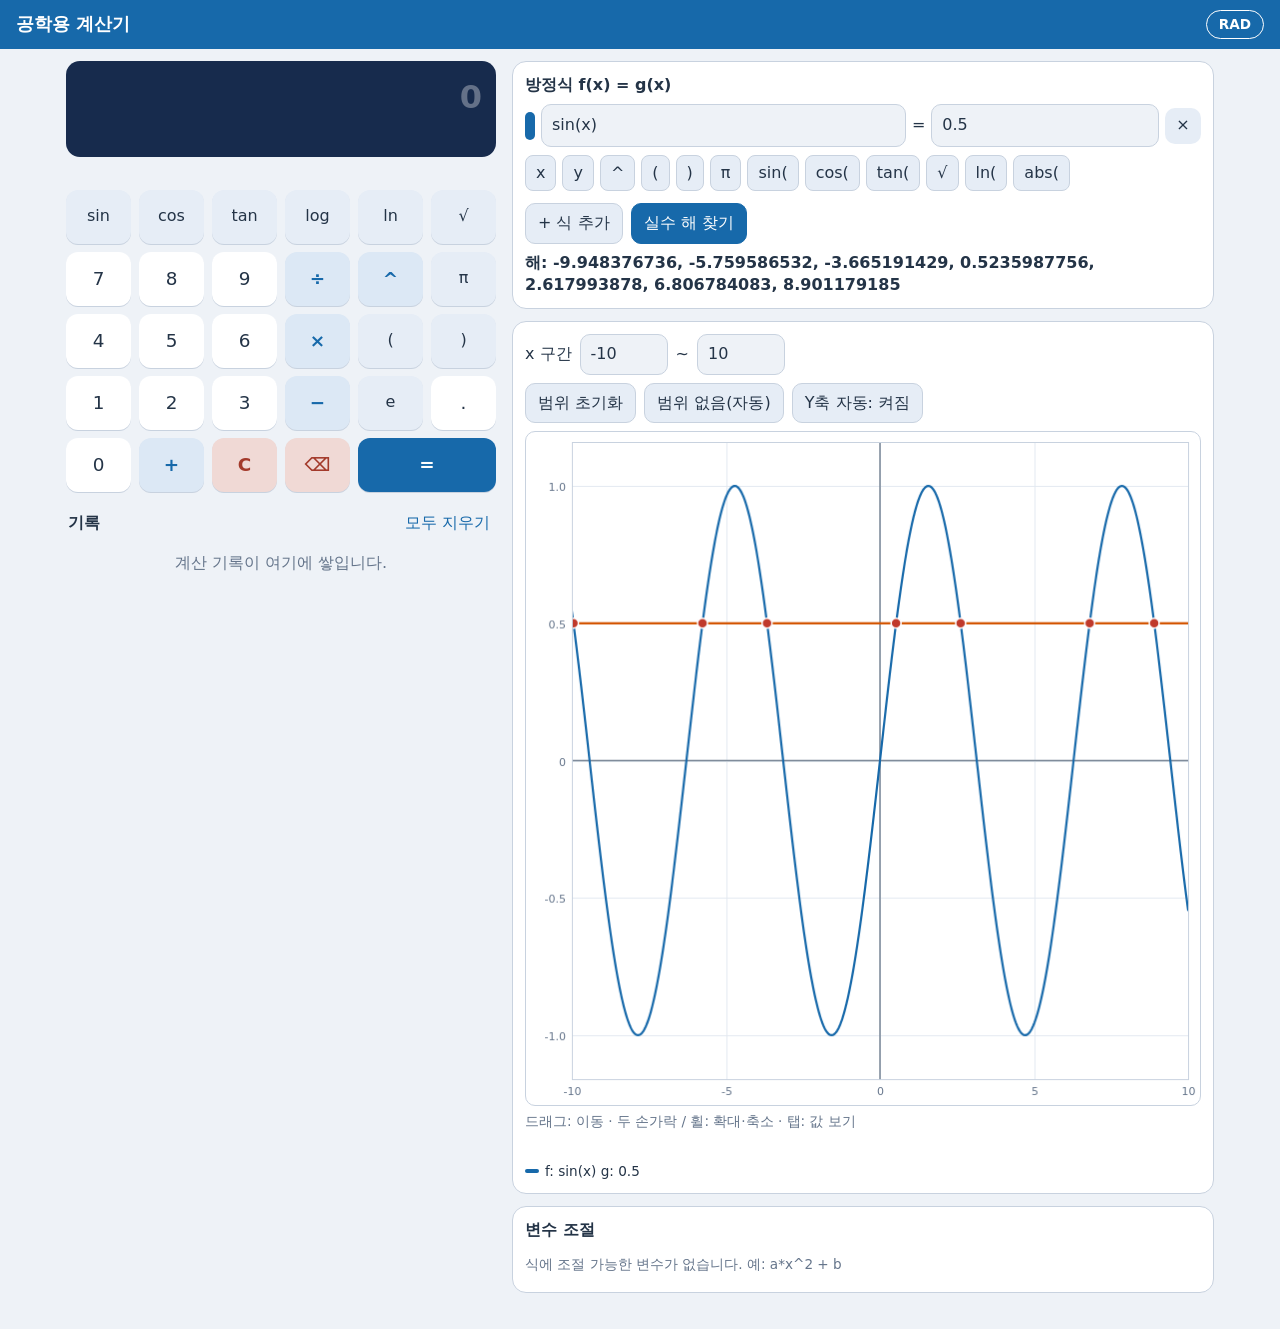
==== index.html @ 0c2d02fd "Port tkinter calculator to an installable PWA Rewrite the calculator, equation solver and graphing i" ====
<!doctype html>
<html lang="ko">
<head>
<meta charset="utf-8">
<meta name="viewport" content="width=device-width, initial-scale=1, viewport-fit=cover">
<title>공학용 계산기</title>
<meta name="description" content="수식 계산, 방정식 해 찾기, 그래프를 지원하는 공학용 계산기">
<meta name="theme-color" content="#1769aa">
<link rel="manifest" href="manifest.webmanifest">
<link rel="icon" href="icons/icon-192.png">
<link rel="apple-touch-icon" href="icons/icon-192.png">
<link rel="stylesheet" href="style.css">
</head>
<body data-tab="calc">
<header class="topbar">
	<h1>공학용 계산기</h1>
	<div class="topbar-actions">
		<button id="installBtn" class="chip" hidden>앱 설치</button>
		<button id="angleBtn" class="chip" aria-label="각도 단위 전환">RAD</button>
	</div>
</header>

<main class="app">
	<section id="panelCalc" class="panel" aria-label="계산기">
		<div class="display-wrap">
			<input id="display" type="text" inputmode="none" autocomplete="off" autocapitalize="off" spellcheck="false" aria-label="계산식" placeholder="0">
			<div id="preview" class="preview" aria-live="polite"></div>
		</div>
		<p id="calcMsg" class="msg" role="alert"></p>
		<div id="keypad" class="keypad"></div>
		<div class="section-head"><h2>기록</h2><button id="clearHistory" class="link-btn">모두 지우기</button></div>
		<ul id="history" class="history"></ul>
	</section>

	<section id="panelGraph" class="panel" aria-label="방정식과 그래프">
		<div class="card">
			<h2>방정식 f(x) = g(x)</h2>
			<div id="eqList" class="eq-list"></div>
			<div id="quickKeys" class="quick" aria-label="입력 도우미"></div>
			<div class="toolbar">
				<button id="addEq" class="btn">+ 식 추가</button>
				<button id="solveBtn" class="btn primary">실수 해 찾기</button>
			</div>
			<p id="eqResult" class="result">예: sin(x) = 0.5 또는 x^3 - 2*x - 5 = 0</p>
		</div>

		<div class="card">
			<div class="range-row">
				<label>x 구간
					<input id="xmin" inputmode="decimal" autocomplete="off" aria-label="x 최솟값">
					<span>~</span>
					<input id="xmax" inputmode="decimal" autocomplete="off" aria-label="x 최댓값">
				</label>
			</div>
			<div class="toolbar">
				<button id="resetRange" class="btn">범위 초기화</button>
				<button id="autoRange" class="btn">범위 없음(자동)</button>
				<button id="yAuto" class="btn" aria-pressed="true">Y축 자동: 켜짐</button>
			</div>
			<canvas id="graph" aria-label="그래프"></canvas>
			<p class="hint">드래그: 이동 · 두 손가락 / 휠: 확대·축소 · 탭: 값 보기</p>
			<p id="probe" class="probe" aria-live="polite"></p>
			<div id="legend" class="legend"></div>
		</div>

		<div class="card">
			<h2>변수 조절</h2>
			<div id="params" class="params"><p class="hint">식에 조절 가능한 변수가 없습니다. 예: a*x^2 + b</p></div>
		</div>
	</section>
</main>

<nav class="tabs" aria-label="화면 전환">
	<button data-tab-btn="calc" aria-pressed="true">계산기</button>
	<button data-tab-btn="graph" aria-pressed="false">그래프</button>
</nav>

<script src="math.js"></script>
<script src="app.js"></script>
</body>
</html>
---- style.css ----
:root {
	--bg: #eef2f7;
	--surface: #ffffff;
	--text: #243447;
	--muted: #65758b;
	--line: #c8d2df;
	--accent: #1769aa;
	--accent-ink: #ffffff;
	--op-bg: #dce8f5;
	--op-ink: #1769aa;
	--fn-bg: #e6edf6;
	--danger-bg: #f0d9d5;
	--danger-ink: #a33a2b;
	--display-bg: #172b4d;
	--display-ink: #ffffff;
	--canvas-bg: #ffffff;
	--grid: #e3e9f0;
	--axis: #7a8797;
	--error: #c0392b;
	color-scheme: light dark;
}
@media (prefers-color-scheme: dark) {
	:root {
		--bg: #0f1722;
		--surface: #182231;
		--text: #e3eaf3;
		--muted: #93a3b8;
		--line: #2c3a4e;
		--accent: #4a9ee0;
		--accent-ink: #08121e;
		--op-bg: #223650;
		--op-ink: #8fc4f0;
		--fn-bg: #1f2c3f;
		--danger-bg: #4a2a26;
		--danger-ink: #ff9d8f;
		--display-bg: #0a101a;
		--canvas-bg: #121b28;
		--grid: #243246;
		--axis: #8696ab;
		--error: #ff7b6b;
	}
}

* { box-sizing: border-box; }
html { -webkit-text-size-adjust: 100%; }
body {
	margin: 0;
	background: var(--bg);
	color: var(--text);
	font-family: system-ui, -apple-system, "Segoe UI", Roboto, "Noto Sans KR", sans-serif;
	line-height: 1.4;
	padding-bottom: calc(64px + env(safe-area-inset-bottom));
}
h1, h2 { margin: 0; }
h2 { font-size: 1rem; }
button { font: inherit; color: inherit; cursor: pointer; touch-action: manipulation; }
input { font: inherit; color: var(--text); }
.sr-only { position: absolute; width: 1px; height: 1px; overflow: hidden; clip: rect(0 0 0 0); }

.topbar {
	display: flex; align-items: center; justify-content: space-between;
	padding: calc(10px + env(safe-area-inset-top)) max(16px, env(safe-area-inset-right)) 10px max(16px, env(safe-area-inset-left));
	background: var(--accent); color: var(--accent-ink);
}
.topbar h1 { font-size: 1.1rem; }
.topbar-actions { display: flex; gap: 8px; }
.chip {
	border: 1px solid currentColor; background: transparent; color: inherit;
	border-radius: 999px; padding: 4px 12px; font-weight: 600; font-size: .85rem;
}
.topbar .chip { color: var(--accent-ink); }

.app { display: block; max-width: 1180px; margin: 0 auto; padding: 12px max(16px, env(safe-area-inset-right)) 0 max(16px, env(safe-area-inset-left)); }
.panel { display: none; }
body[data-tab="calc"] #panelCalc, body[data-tab="graph"] #panelGraph { display: block; }

.card { background: var(--surface); border: 1px solid var(--line); border-radius: 14px; padding: 12px; margin-bottom: 12px; }
.card h2 { margin-bottom: 8px; }

.display-wrap { background: var(--display-bg); border-radius: 14px; padding: 10px 14px; }
#display {
	width: 100%; border: 0; background: transparent; color: var(--display-ink);
	font-size: 2rem; font-weight: 700; text-align: right; outline: none; padding: 4px 0;
}
#display::placeholder { color: #ffffff55; }
.preview { min-height: 1.4em; text-align: right; color: #ffffffa0; font-size: 1.05rem; }
.msg { min-height: 1.4em; margin: 6px 4px; color: var(--error); font-size: .9rem; }

.keypad { display: grid; grid-template-columns: repeat(6, 1fr); gap: 8px; }
.key {
	min-height: 54px; border: 0; border-radius: 12px; font-size: 1.15rem;
	background: var(--surface); color: var(--text); box-shadow: 0 1px 0 var(--line);
}
.key:active { filter: brightness(.9); transform: translateY(1px); }
.key.fn { background: var(--fn-bg); font-size: 1rem; }
.key.op { background: var(--op-bg); color: var(--op-ink); font-weight: 600; }
.key.clear { background: var(--danger-bg); color: var(--danger-ink); font-weight: 600; }
.key.eq { background: var(--accent); color: var(--accent-ink); font-weight: 700; grid-column: span 2; }

.section-head { display: flex; justify-content: space-between; align-items: center; margin: 16px 2px 6px; }
.link-btn { border: 0; background: none; color: var(--accent); padding: 4px; }
.history { list-style: none; margin: 0; padding: 0; display: grid; gap: 6px; }
.history button { width: 100%; text-align: right; border: 1px solid var(--line); background: var(--surface); border-radius: 10px; padding: 8px 12px; }
.history small { display: block; color: var(--muted); }
.history strong { font-size: 1.1rem; }
.history .empty { color: var(--muted); text-align: center; padding: 8px; }

.eq-list { display: grid; gap: 8px; }
.eq-row { display: flex; align-items: center; gap: 6px; }
.eq-row input { flex: 1; min-width: 0; border: 1px solid var(--line); background: var(--bg); border-radius: 10px; padding: 9px 10px; }
.eq-row input.r { flex: .6; }
.eq-row.invalid input { border-color: var(--error); }
.swatch { width: 10px; height: 28px; border-radius: 5px; flex: none; }
.icon-btn { border: 0; background: var(--fn-bg); border-radius: 10px; width: 36px; height: 36px; flex: none; }
.quick { display: flex; gap: 6px; overflow-x: auto; padding: 8px 0 4px; }
.quick button { flex: none; border: 1px solid var(--line); background: var(--fn-bg); border-radius: 8px; padding: 6px 10px; }
.toolbar { display: flex; flex-wrap: wrap; gap: 8px; margin: 8px 0; }
.btn { border: 1px solid var(--line); background: var(--fn-bg); border-radius: 10px; padding: 8px 12px; }
.btn.primary { background: var(--accent); color: var(--accent-ink); border-color: var(--accent); }
.result { margin: 4px 0 0; font-weight: 600; word-break: break-word; }
.hint { color: var(--muted); font-size: .85rem; margin: 6px 0; }
.probe { margin: 0; font-size: .9rem; min-height: 1.3em; word-break: break-word; }

.range-row label { display: flex; align-items: center; gap: 8px; flex-wrap: wrap; }
.range-row input { width: 5.5em; border: 1px solid var(--line); background: var(--bg); border-radius: 10px; padding: 8px 10px; }

#graph { display: block; width: 100%; aspect-ratio: 1 / 1; max-height: 75vh; touch-action: none; background: var(--canvas-bg); border: 1px solid var(--line); border-radius: 10px; }
.legend { display: flex; flex-wrap: wrap; gap: 6px 14px; margin-top: 6px; font-size: .85rem; }
.legend span { display: inline-flex; align-items: center; gap: 6px; }
.legend i { width: 14px; height: 4px; border-radius: 2px; display: inline-block; }

.params { display: grid; gap: 8px; }
.param { display: grid; grid-template-columns: 2.2em 5.5em 1fr; align-items: center; gap: 8px; }
.param input[type=number] { width: 100%; border: 1px solid var(--line); background: var(--bg); border-radius: 10px; padding: 6px 8px; }
.param input[type=range] { width: 100%; }

.tabs {
	position: fixed; left: 0; right: 0; bottom: 0; display: flex;
	background: var(--surface); border-top: 1px solid var(--line);
	padding-bottom: env(safe-area-inset-bottom);
}
.tabs button { flex: 1; border: 0; background: none; padding: 14px 0; font-weight: 600; color: var(--muted); }
.tabs button[aria-pressed="true"] { color: var(--accent); box-shadow: inset 0 3px 0 var(--accent); }

@media (min-width: 900px) {
	.app { display: grid; grid-template-columns: minmax(340px, 430px) 1fr; gap: 16px; align-items: start; }
	.panel, body[data-tab] .panel { display: block !important; }
	.tabs { display: none; }
	body { padding-bottom: 24px; }
}
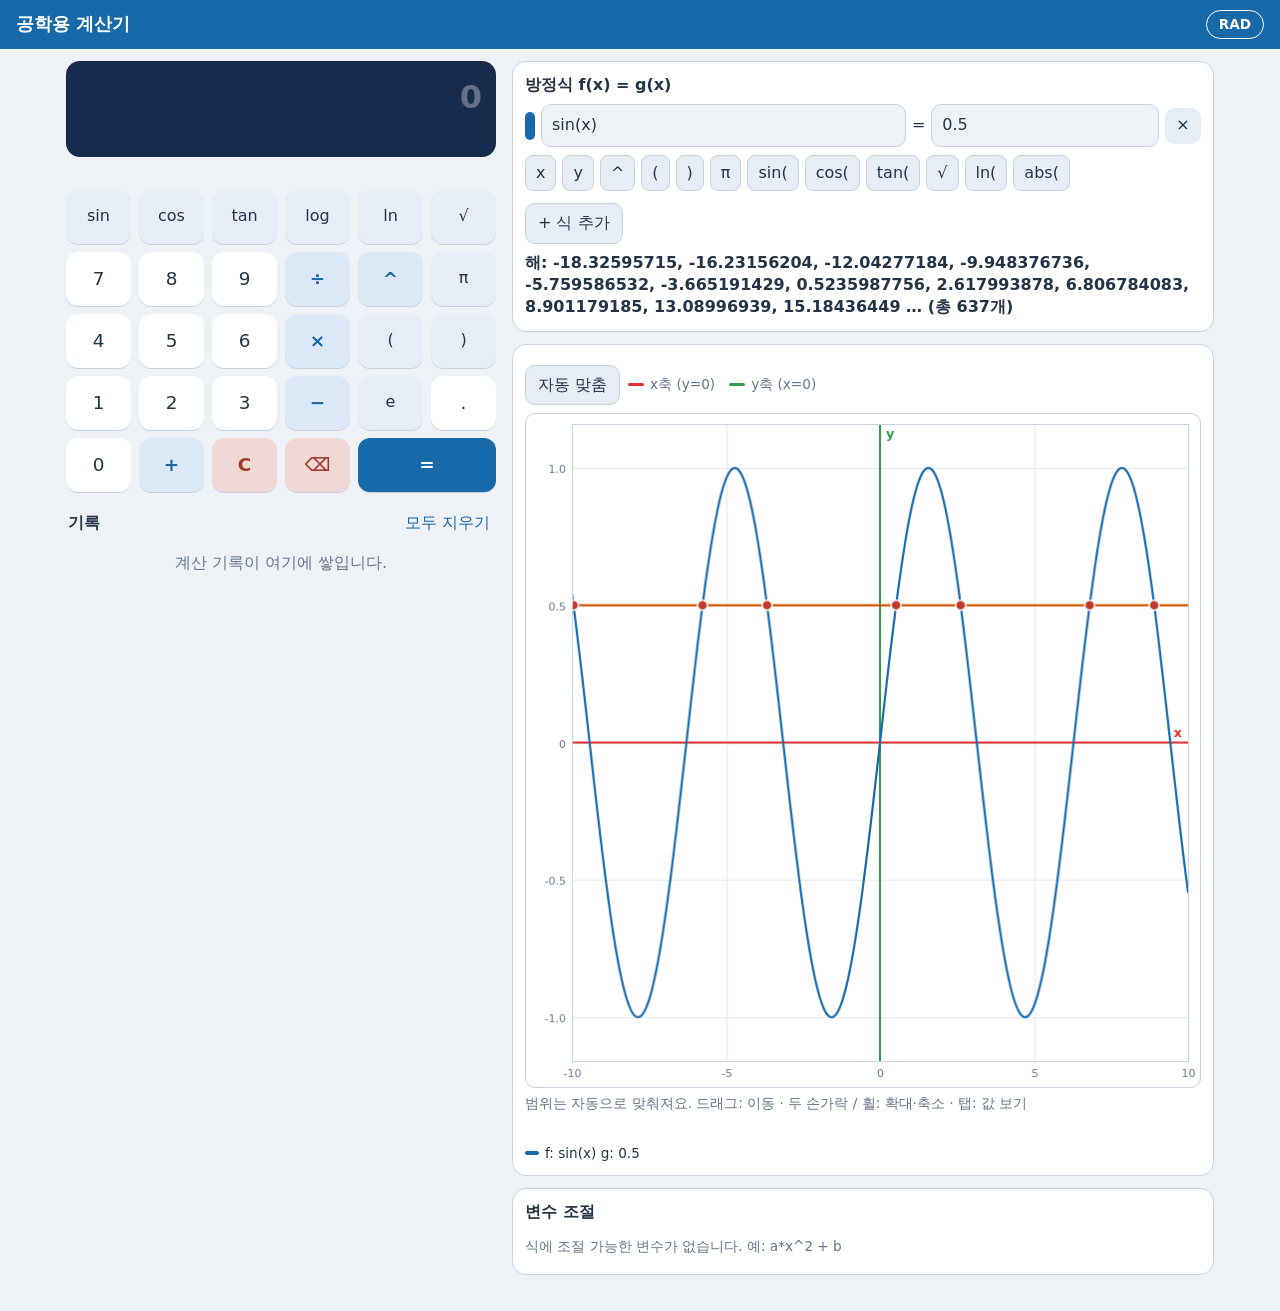
==== commit d68a7461: "Auto graph range, exact polynomial roots, colored axes Co-Authored-By: Claude Sonnet 5.5 <noreply@an" ====
--- a/index.html
+++ b/index.html
@@ -39,26 +39,17 @@
 			<div id="quickKeys" class="quick" aria-label="입력 도우미"></div>
 			<div class="toolbar">
 				<button id="addEq" class="btn">+ 식 추가</button>
-				<button id="solveBtn" class="btn primary">실수 해 찾기</button>
 			</div>
 			<p id="eqResult" class="result">예: sin(x) = 0.5 또는 x^3 - 2*x - 5 = 0</p>
 		</div>
 
 		<div class="card">
-			<div class="range-row">
-				<label>x 구간
-					<input id="xmin" inputmode="decimal" autocomplete="off" aria-label="x 최솟값">
-					<span>~</span>
-					<input id="xmax" inputmode="decimal" autocomplete="off" aria-label="x 최댓값">
-				</label>
-			</div>
 			<div class="toolbar">
-				<button id="resetRange" class="btn">범위 초기화</button>
-				<button id="autoRange" class="btn">범위 없음(자동)</button>
-				<button id="yAuto" class="btn" aria-pressed="true">Y축 자동: 켜짐</button>
+				<button id="fitBtn" class="btn">자동 맞춤</button>
+				<span class="axis-key"><i class="ax x"></i>x축 (y=0) <i class="ax y"></i>y축 (x=0)</span>
 			</div>
 			<canvas id="graph" aria-label="그래프"></canvas>
-			<p class="hint">드래그: 이동 · 두 손가락 / 휠: 확대·축소 · 탭: 값 보기</p>
+			<p class="hint">범위는 자동으로 맞춰져요. 드래그: 이동 · 두 손가락 / 휠: 확대·축소 · 탭: 값 보기</p>
 			<p id="probe" class="probe" aria-live="polite"></p>
 			<div id="legend" class="legend"></div>
 		</div>
--- a/style.css
+++ b/style.css
@@ -16,6 +16,8 @@
 	--canvas-bg: #ffffff;
 	--grid: #e3e9f0;
 	--axis: #7a8797;
+	--axis-x: #e03131;
+	--axis-y: #2f9e44;
 	--error: #c0392b;
 	color-scheme: light dark;
 }
@@ -37,12 +39,15 @@
 		--canvas-bg: #121b28;
 		--grid: #243246;
 		--axis: #8696ab;
+		--axis-x: #ff6b6b;
+		--axis-y: #51cf66;
 		--error: #ff7b6b;
 	}
 }
 
 * { box-sizing: border-box; }
-html { -webkit-text-size-adjust: 100%; }
+html { -webkit-text-size-adjust: 100%; overscroll-behavior-y: contain; }
+.key, .tabs button, .chip, .btn, .quick button { -webkit-user-select: none; user-select: none; -webkit-tap-highlight-color: transparent; }
 body {
 	margin: 0;
 	background: var(--bg);
@@ -121,8 +126,10 @@
 .hint { color: var(--muted); font-size: .85rem; margin: 6px 0; }
 .probe { margin: 0; font-size: .9rem; min-height: 1.3em; word-break: break-word; }
 
-.range-row label { display: flex; align-items: center; gap: 8px; flex-wrap: wrap; }
-.range-row input { width: 5.5em; border: 1px solid var(--line); background: var(--bg); border-radius: 10px; padding: 8px 10px; }
+.axis-key { display: inline-flex; align-items: center; gap: 6px; font-size: .85rem; color: var(--muted); }
+.axis-key .ax { width: 16px; height: 3px; border-radius: 2px; display: inline-block; }
+.axis-key .ax.x { background: var(--axis-x); }
+.axis-key .ax.y { background: var(--axis-y); margin-left: 8px; }
 
 #graph { display: block; width: 100%; aspect-ratio: 1 / 1; max-height: 75vh; touch-action: none; background: var(--canvas-bg); border: 1px solid var(--line); border-radius: 10px; }
 .legend { display: flex; flex-wrap: wrap; gap: 6px 14px; margin-top: 6px; font-size: .85rem; }
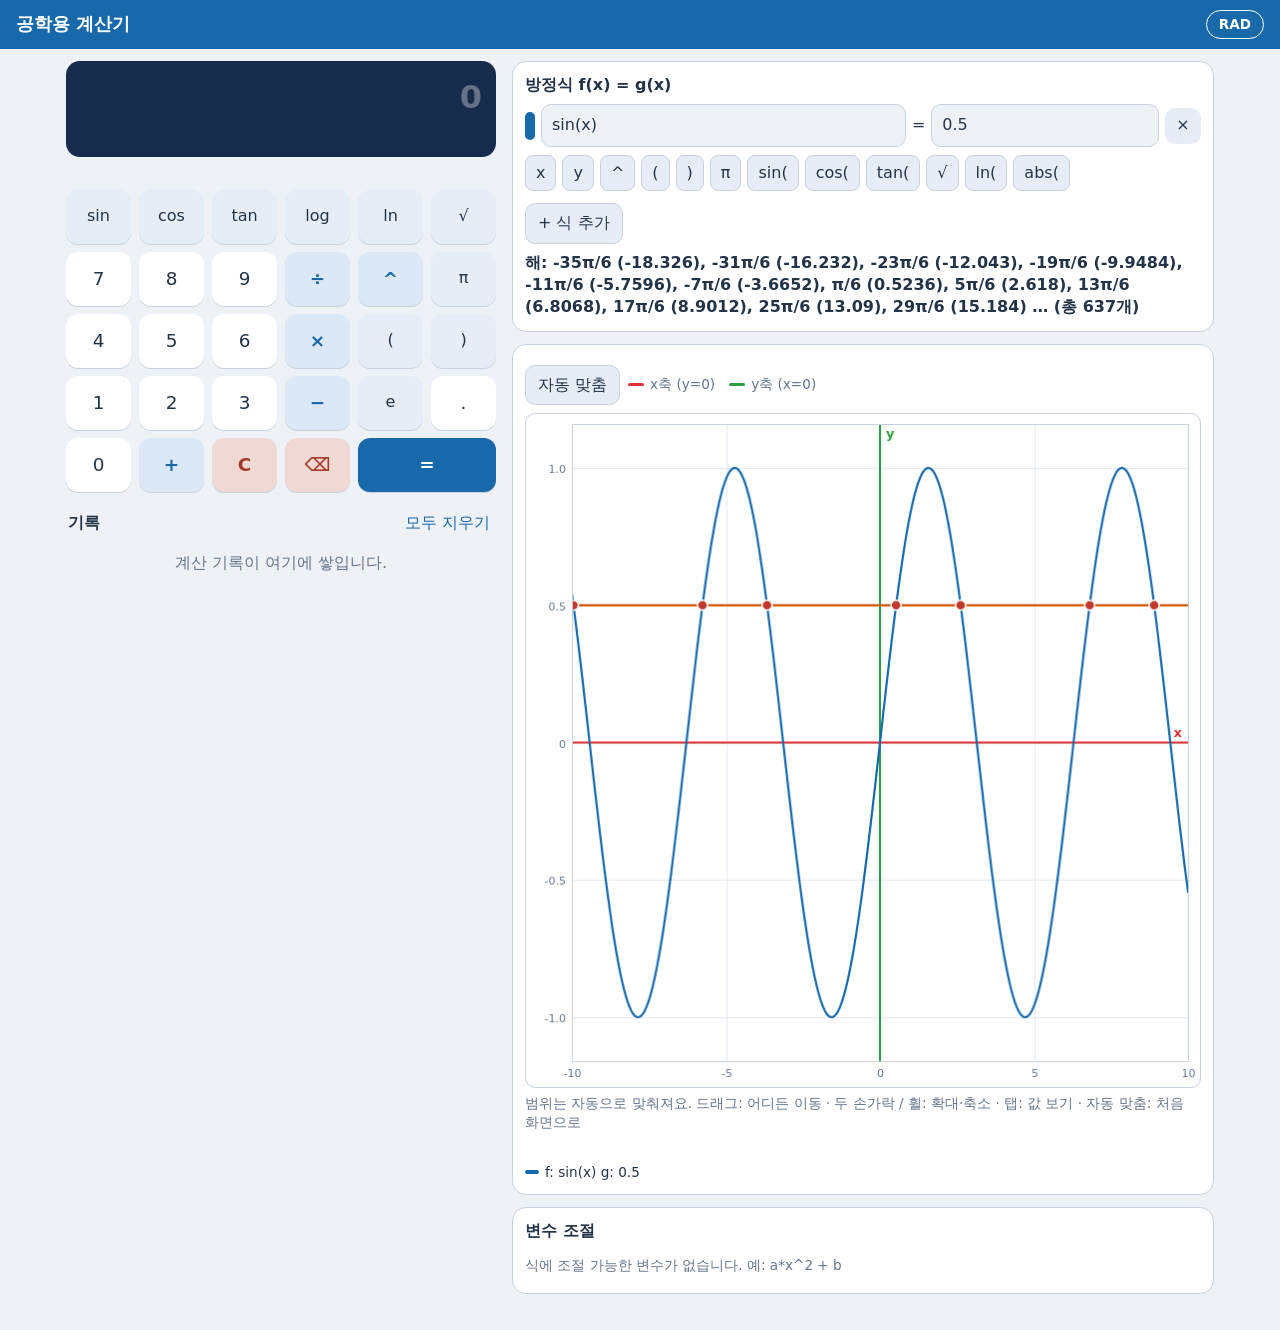
==== commit 1459b545: "Allow free panning and zooming of the graph in both axes Co-Authored-By: Claude Sonnet 5.5 <noreply@" ====
--- a/index.html
+++ b/index.html
@@ -49,7 +49,7 @@
 				<span class="axis-key"><i class="ax x"></i>x축 (y=0) <i class="ax y"></i>y축 (x=0)</span>
 			</div>
 			<canvas id="graph" aria-label="그래프"></canvas>
-			<p class="hint">범위는 자동으로 맞춰져요. 드래그: 이동 · 두 손가락 / 휠: 확대·축소 · 탭: 값 보기</p>
+			<p class="hint">범위는 자동으로 맞춰져요. 드래그: 어디든 이동 · 두 손가락 / 휠: 확대·축소 · 탭: 값 보기 · 자동 맞춤: 처음 화면으로</p>
 			<p id="probe" class="probe" aria-live="polite"></p>
 			<div id="legend" class="legend"></div>
 		</div>
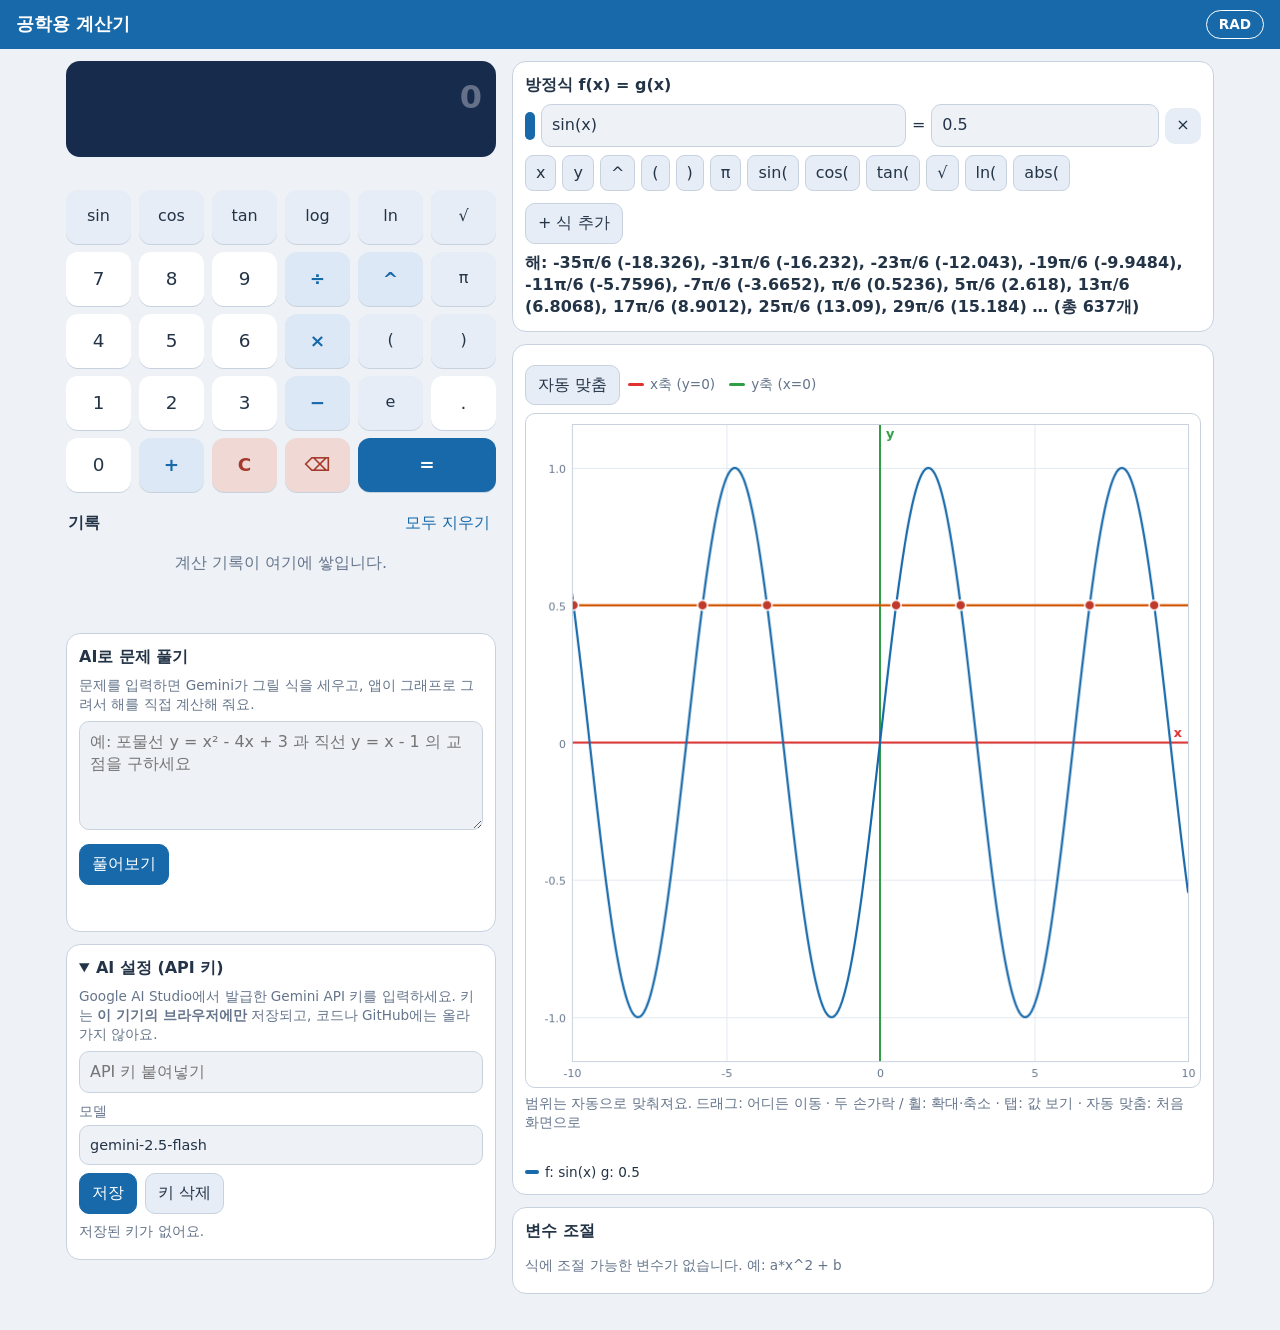
==== commit 8ff6022c: "Add AI problem solver tab using the Gemini API Co-Authored-By: Claude Sonnet 5.5 <noreply@anthropic." ====
--- a/index.html
+++ b/index.html
@@ -59,14 +59,42 @@
 			<div id="params" class="params"><p class="hint">식에 조절 가능한 변수가 없습니다. 예: a*x^2 + b</p></div>
 		</div>
 	</section>
+
+	<section id="panelAI" class="panel" aria-label="AI로 문제 풀기">
+		<div class="card">
+			<h2>AI로 문제 풀기</h2>
+			<p class="hint">문제를 입력하면 Gemini가 그릴 식을 세우고, 앱이 그래프로 그려서 해를 직접 계산해 줘요.</p>
+			<textarea id="aiProblem" rows="4" maxlength="1500" placeholder="예: 포물선 y = x² - 4x + 3 과 직선 y = x - 1 의 교점을 구하세요" aria-label="수학 문제"></textarea>
+			<div class="toolbar">
+				<button id="aiSolve" class="btn primary">풀어보기</button>
+				<button id="aiShowGraph" class="btn" hidden>그래프 보기</button>
+			</div>
+			<p id="aiStatus" class="msg" role="status"></p>
+			<div id="aiResult" class="ai-result" hidden></div>
+		</div>
+
+		<details id="aiSettings" class="card">
+			<summary>AI 설정 (API 키)</summary>
+			<p class="hint">Google AI Studio에서 발급한 Gemini API 키를 입력하세요. 키는 <strong>이 기기의 브라우저에만</strong> 저장되고, 코드나 GitHub에는 올라가지 않아요.</p>
+			<input id="aiKey" type="password" autocomplete="off" autocapitalize="off" spellcheck="false" placeholder="API 키 붙여넣기" aria-label="Gemini API 키">
+			<label class="field">모델 <input id="aiModel" type="text" autocomplete="off" autocapitalize="off" spellcheck="false" aria-label="모델 이름"></label>
+			<div class="toolbar">
+				<button id="aiSaveKey" class="btn primary">저장</button>
+				<button id="aiClearKey" class="btn">키 삭제</button>
+			</div>
+			<p id="aiKeyState" class="hint"></p>
+		</details>
+	</section>
 </main>
 
 <nav class="tabs" aria-label="화면 전환">
 	<button data-tab-btn="calc" aria-pressed="true">계산기</button>
 	<button data-tab-btn="graph" aria-pressed="false">그래프</button>
+	<button data-tab-btn="ai" aria-pressed="false">AI 풀이</button>
 </nav>
 
 <script src="math.js"></script>
+<script src="ai.js"></script>
 <script src="app.js"></script>
 </body>
 </html>
--- a/style.css
+++ b/style.css
@@ -77,7 +77,7 @@
 
 .app { display: block; max-width: 1180px; margin: 0 auto; padding: 12px max(16px, env(safe-area-inset-right)) 0 max(16px, env(safe-area-inset-left)); }
 .panel { display: none; }
-body[data-tab="calc"] #panelCalc, body[data-tab="graph"] #panelGraph { display: block; }
+body[data-tab="calc"] #panelCalc, body[data-tab="graph"] #panelGraph, body[data-tab="ai"] #panelAI { display: block; }
 
 .card { background: var(--surface); border: 1px solid var(--line); border-radius: 14px; padding: 12px; margin-bottom: 12px; }
 .card h2 { margin-bottom: 8px; }
@@ -141,6 +141,21 @@
 .param input[type=number] { width: 100%; border: 1px solid var(--line); background: var(--bg); border-radius: 10px; padding: 6px 8px; }
 .param input[type=range] { width: 100%; }
 
+textarea, #aiKey, .field input {
+	width: 100%; border: 1px solid var(--line); background: var(--bg); color: var(--text);
+	border-radius: 10px; padding: 9px 10px; font: inherit; resize: vertical;
+}
+.field { display: grid; gap: 4px; margin-top: 8px; font-size: .9rem; color: var(--muted); }
+details.card summary { cursor: pointer; font-weight: 600; }
+details.card[open] summary { margin-bottom: 8px; }
+.ai-result h3 { margin: 0 0 6px; font-size: 1.05rem; }
+.ai-result .answer { background: var(--op-bg); color: var(--op-ink); border-radius: 10px; padding: 8px 12px; font-weight: 700; margin: 8px 0; word-break: break-word; }
+.ai-result ol, .ai-result ul { margin: 6px 0; padding-left: 1.3em; }
+.ai-result li { margin: 3px 0; word-break: break-word; }
+.ai-result .verify { border-left: 3px solid var(--accent); padding: 2px 10px; margin: 8px 0; }
+.ai-result .note { color: var(--muted); font-size: .9rem; }
+.ai-result code { background: var(--fn-bg); border-radius: 6px; padding: 1px 6px; }
+
 .tabs {
 	position: fixed; left: 0; right: 0; bottom: 0; display: flex;
 	background: var(--surface); border-top: 1px solid var(--line);
@@ -152,6 +167,8 @@
 @media (min-width: 900px) {
 	.app { display: grid; grid-template-columns: minmax(340px, 430px) 1fr; gap: 16px; align-items: start; }
 	.panel, body[data-tab] .panel { display: block !important; }
+	#panelGraph { grid-column: 2; grid-row: 1 / span 2; }
+	#panelAI { grid-column: 1; }
 	.tabs { display: none; }
 	body { padding-bottom: 24px; }
 }
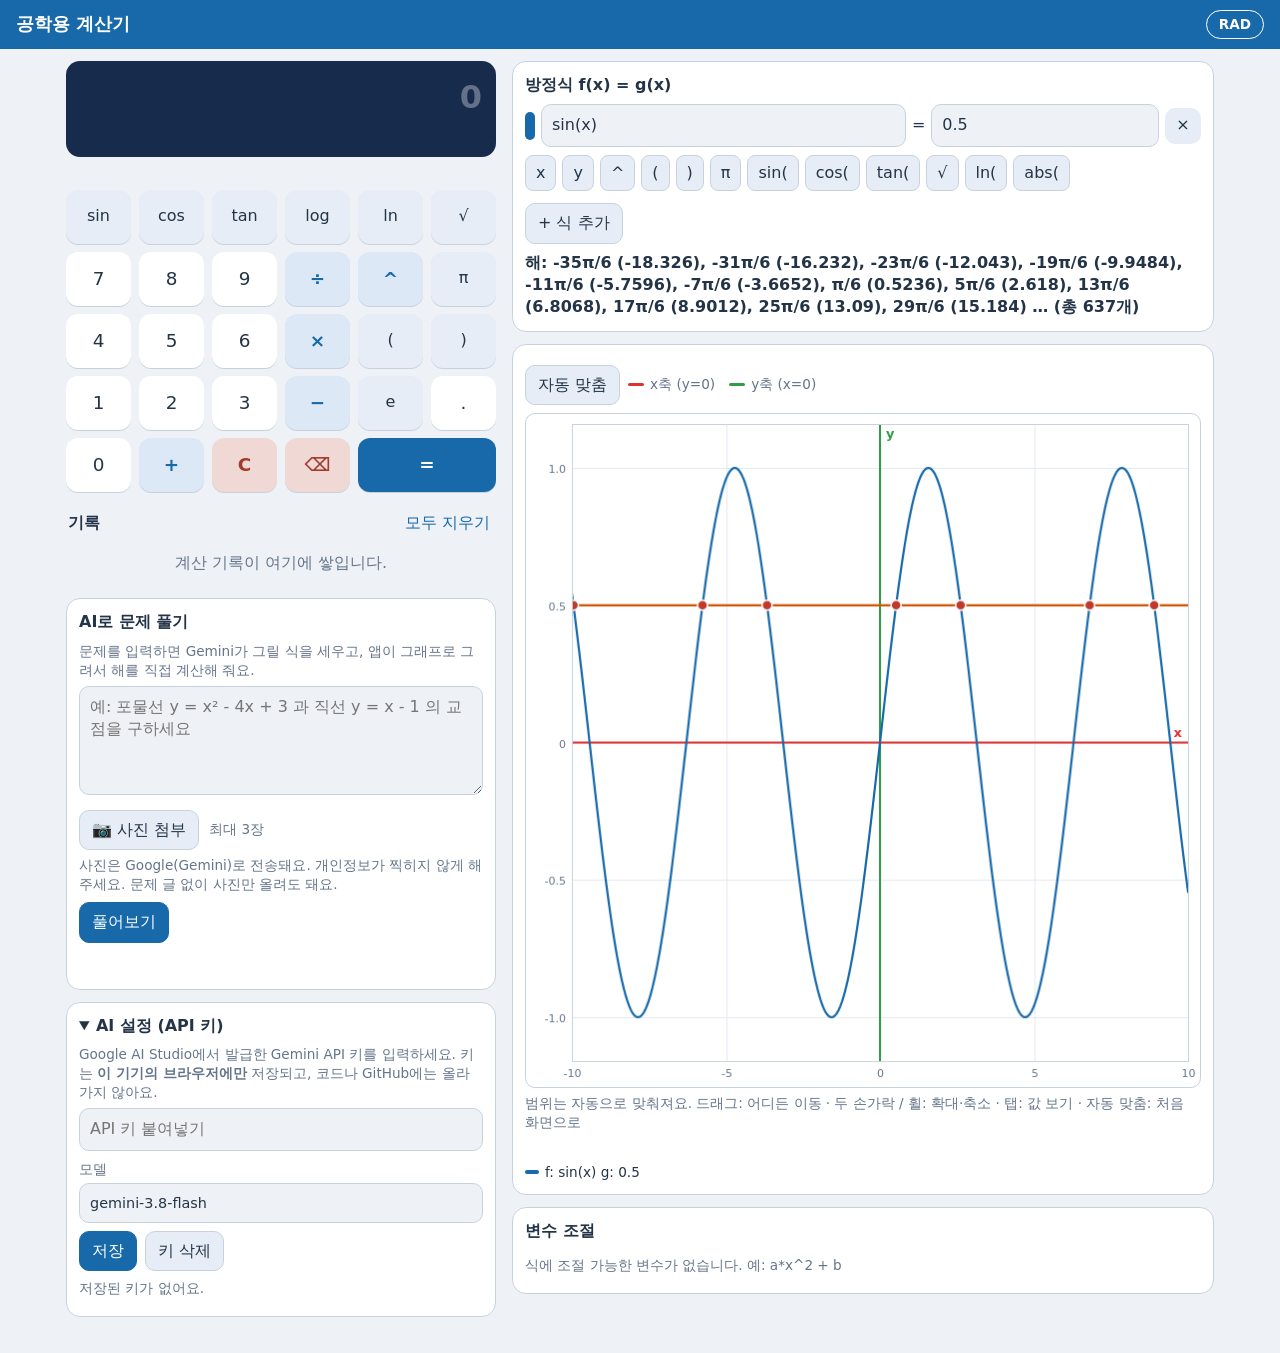
==== commit dacf334f: "Add photo attachment to the AI solver (up to 3 images, resized in the browser) Co-Authored-By: Claud" ====
--- a/index.html
+++ b/index.html
@@ -65,6 +65,13 @@
 			<h2>AI로 문제 풀기</h2>
 			<p class="hint">문제를 입력하면 Gemini가 그릴 식을 세우고, 앱이 그래프로 그려서 해를 직접 계산해 줘요.</p>
 			<textarea id="aiProblem" rows="4" maxlength="1500" placeholder="예: 포물선 y = x² - 4x + 3 과 직선 y = x - 1 의 교점을 구하세요" aria-label="수학 문제"></textarea>
+			<div class="attach-row">
+				<button id="aiAttachBtn" type="button" class="btn">📷 사진 첨부</button>
+				<input id="aiImage" type="file" accept="image/*" multiple hidden>
+				<span id="aiAttachHint" class="hint">최대 3장</span>
+			</div>
+			<div id="aiThumbs" class="thumbs"></div>
+			<p class="hint">사진은 Google(Gemini)로 전송돼요. 개인정보가 찍히지 않게 해 주세요. 문제 글 없이 사진만 올려도 돼요.</p>
 			<div class="toolbar">
 				<button id="aiSolve" class="btn primary">풀어보기</button>
 				<button id="aiShowGraph" class="btn" hidden>그래프 보기</button>
--- a/style.css
+++ b/style.css
@@ -52,6 +52,7 @@
 	margin: 0;
 	background: var(--bg);
 	color: var(--text);
+	overflow-x: hidden;
 	font-family: system-ui, -apple-system, "Segoe UI", Roboto, "Noto Sans KR", sans-serif;
 	line-height: 1.4;
 	padding-bottom: calc(64px + env(safe-area-inset-bottom));
@@ -104,15 +105,15 @@
 
 .section-head { display: flex; justify-content: space-between; align-items: center; margin: 16px 2px 6px; }
 .link-btn { border: 0; background: none; color: var(--accent); padding: 4px; }
-.history { list-style: none; margin: 0; padding: 0; display: grid; gap: 6px; }
+.history { list-style: none; margin: 0; padding: 0; display: grid; grid-template-columns: minmax(0, 1fr); gap: 6px; }
 .history button { width: 100%; text-align: right; border: 1px solid var(--line); background: var(--surface); border-radius: 10px; padding: 8px 12px; }
 .history small { display: block; color: var(--muted); }
 .history strong { font-size: 1.1rem; }
 .history .empty { color: var(--muted); text-align: center; padding: 8px; }
 
-.eq-list { display: grid; gap: 8px; }
-.eq-row { display: flex; align-items: center; gap: 6px; }
-.eq-row input { flex: 1; min-width: 0; border: 1px solid var(--line); background: var(--bg); border-radius: 10px; padding: 9px 10px; }
+.eq-list { display: grid; grid-template-columns: minmax(0, 1fr); gap: 8px; }
+.eq-row { display: flex; align-items: center; gap: 6px; min-width: 0; }
+.eq-row input { flex: 1; width: 0; min-width: 0; border: 1px solid var(--line); background: var(--bg); border-radius: 10px; padding: 9px 10px; }
 .eq-row input.r { flex: .6; }
 .eq-row.invalid input { border-color: var(--error); }
 .swatch { width: 10px; height: 28px; border-radius: 5px; flex: none; }
@@ -136,8 +137,8 @@
 .legend span { display: inline-flex; align-items: center; gap: 6px; }
 .legend i { width: 14px; height: 4px; border-radius: 2px; display: inline-block; }
 
-.params { display: grid; gap: 8px; }
-.param { display: grid; grid-template-columns: 2.2em 5.5em 1fr; align-items: center; gap: 8px; }
+.params { display: grid; grid-template-columns: minmax(0, 1fr); gap: 8px; }
+.param { display: grid; grid-template-columns: 2.2em 5.5em minmax(0, 1fr); align-items: center; gap: 8px; }
 .param input[type=number] { width: 100%; border: 1px solid var(--line); background: var(--bg); border-radius: 10px; padding: 6px 8px; }
 .param input[type=range] { width: 100%; }
 
@@ -148,6 +149,13 @@
 .field { display: grid; gap: 4px; margin-top: 8px; font-size: .9rem; color: var(--muted); }
 details.card summary { cursor: pointer; font-weight: 600; }
 details.card[open] summary { margin-bottom: 8px; }
+.attach-row { display: flex; align-items: center; gap: 10px; margin-top: 8px; }
+.btn:disabled { opacity: .5; cursor: default; }
+.thumbs { display: flex; flex-wrap: wrap; gap: 8px; margin-top: 8px; }
+.thumbs:empty { display: none; }
+.thumb { position: relative; width: 88px; height: 88px; }
+.thumb img { width: 100%; height: 100%; object-fit: cover; border-radius: 10px; border: 1px solid var(--line); display: block; }
+.thumb button { position: absolute; top: -6px; right: -6px; width: 26px; height: 26px; border-radius: 50%; border: 0; background: var(--danger-bg); color: var(--danger-ink); font-size: 1rem; line-height: 1; }
 .ai-result h3 { margin: 0 0 6px; font-size: 1.05rem; }
 .ai-result .answer { background: var(--op-bg); color: var(--op-ink); border-radius: 10px; padding: 8px 12px; font-weight: 700; margin: 8px 0; word-break: break-word; }
 .ai-result ol, .ai-result ul { margin: 6px 0; padding-left: 1.3em; }
